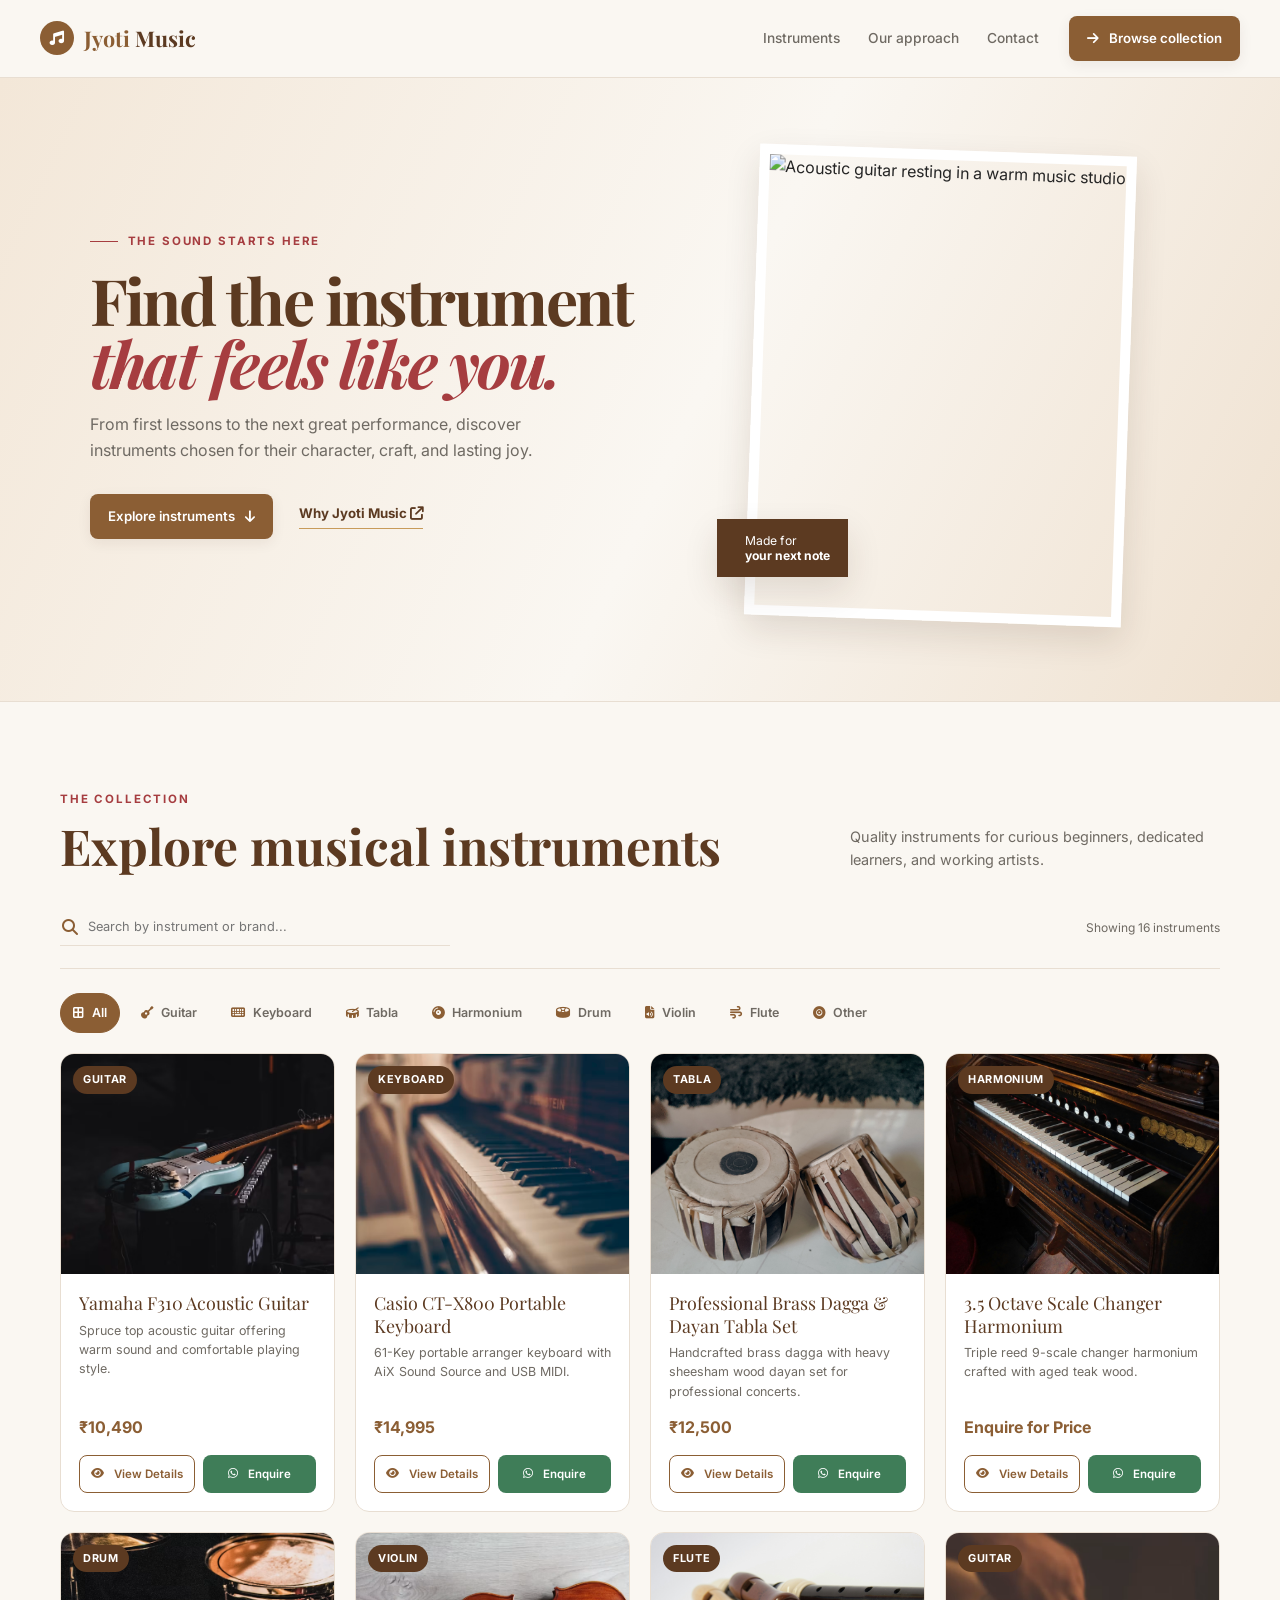
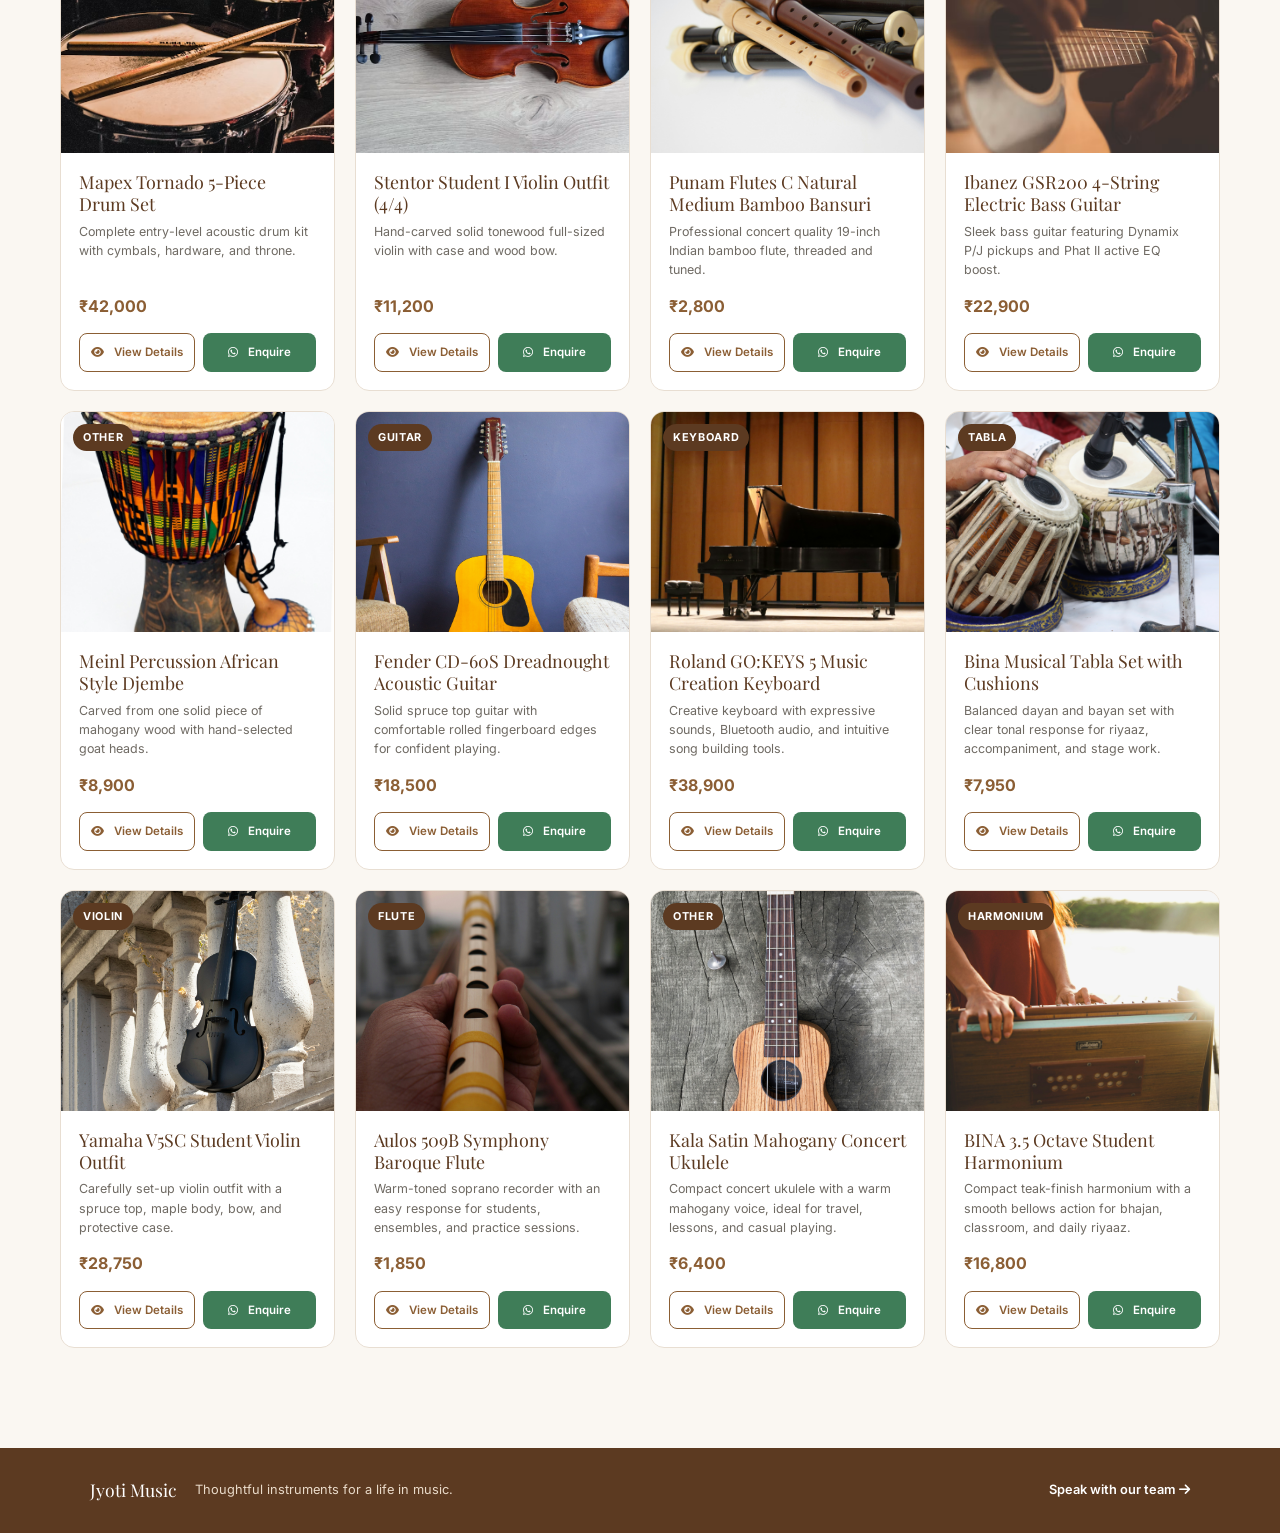
==== products.html @ 41167858 "Add product page code" ====
<!DOCTYPE html>
<html lang="en">
<head>
    <meta charset="UTF-8">
    <meta name="viewport" content="width=device-width, initial-scale=1.0">
    <title>Jyoti Music | Instruments</title>
    <meta name="description" content="Explore thoughtfully selected instruments at Jyoti Music.">
    <!-- Project typography and icons -->
    <link rel="preconnect" href="https://fonts.googleapis.com">
    <link rel="preconnect" href="https://fonts.gstatic.com" crossorigin>
    <link href="https://fonts.googleapis.com/css2?family=Inter:wght@400;500;600;700&family=Playfair+Display:wght@600;700&display=swap" rel="stylesheet">
    <link rel="stylesheet" href="https://cdnjs.cloudflare.com/ajax/libs/font-awesome/6.4.0/css/all.min.css">
    <link rel="stylesheet" href="products.css">
</head>
<body>

    <header class="site-header">
        <a class="logo" href="#top" aria-label="Jyoti Music instruments home">
            <span class="logo-mark"><i class="fa-solid fa-music"></i></span>
            <span><strong>Jyoti</strong> Music</span>
        </a>
        <nav class="site-nav" aria-label="Primary navigation">
            <a href="#catalog">Instruments</a>
            <a href="#about">Our approach</a>
            <a href="#contact">Contact</a>
        </nav>
        <a class="btn btn-primary header-cta" href="#catalog"><i class="fa-solid fa-arrow-right"></i> Browse collection</a>
    </header>

    <main id="top">
        <section class="catalog-hero" aria-labelledby="hero-title">
            <div class="hero-copy">
                <p class="eyebrow"><span></span> The sound starts here</p>
                <h1 id="hero-title">Find the instrument<br><em>that feels like you.</em></h1>
                <p class="hero-description">From first lessons to the next great performance, discover instruments chosen for their character, craft, and lasting joy.</p>
                <div class="hero-actions">
                    <a class="btn btn-primary" href="#catalog">Explore instruments <i class="fa-solid fa-arrow-down"></i></a>
                    <a class="text-link" href="#about">Why Jyoti Music <i class="fa-solid fa-arrow-up-right-from-square"></i></a>
                </div>
            </div>
            <div class="hero-visual" aria-label="Acoustic guitar in a warm music studio">
                <img src="https://images.unsplash.com/photo-1510915361894-db8b60106cb1?auto=format&fit=crop&w=1200&q=85" alt="Acoustic guitar resting in a warm music studio">
                <div class="hero-note"><i class="fa-solid fa-waveform-lines"></i><span>Made for<br><strong>your next note</strong></span></div>
            </div>
        </section>

        <div class="catalog-shell" id="catalog">
            <div class="catalog-heading">
                <div>
                    <p class="eyebrow">The collection</p>
                    <h2>Explore musical instruments</h2>
                </div>
                <p class="catalog-intro">Quality instruments for curious beginners, dedicated learners, and working artists.</p>
            </div>

            <div class="catalog-tools">
                <div class="search-wrap">
                    <label class="sr-only" for="productSearch">Search instruments</label>
                    <i class="fa-solid fa-magnifying-glass" aria-hidden="true"></i>
                    <input id="productSearch" type="search" placeholder="Search by instrument or brand..." autocomplete="off">
                </div>
                <p class="results-count" id="resultsCount" aria-live="polite">Showing 16 instruments</p>
            </div>
        
            <div id="listingView">
                <div class="categories-wrapper" aria-label="Filter instruments by category">
                    <div class="categories-grid">
                        <button class="category-chip active" type="button" onclick="filterCategory('All')">
                            <i class="fa-solid fa-border-all"></i>
                            <span>All</span>
                        </button>
                        <button class="category-chip" type="button" onclick="filterCategory('Guitar')">
                            <i class="fa-solid fa-guitar"></i>
                            <span>Guitar</span>
                        </button>
                        <button class="category-chip" type="button" onclick="filterCategory('Keyboard')">
                            <i class="fa-solid fa-keyboard"></i>
                            <span>Keyboard</span>
                        </button>
                        <button class="category-chip" type="button" onclick="filterCategory('Tabla')">
                            <i class="fa-solid fa-drum"></i>
                            <span>Tabla</span>
                        </button>
                        <button class="category-chip" type="button" onclick="filterCategory('Harmonium')">
                            <i class="fa-solid fa-compact-disc"></i>
                            <span>Harmonium</span>
                        </button>
                        <button class="category-chip" type="button" onclick="filterCategory('Drum')">
                            <i class="fa-solid fa-drum-steelpan"></i>
                            <span>Drum</span>
                        </button>
                        <button class="category-chip" type="button" onclick="filterCategory('Violin')">
                            <i class="fa-solid fa-file-audio"></i>
                            <span>Violin</span>
                        </button>
                        <button class="category-chip" type="button" onclick="filterCategory('Flute')">
                            <i class="fa-solid fa-wind"></i>
                            <span>Flute</span>
                        </button>
                        <button class="category-chip" type="button" onclick="filterCategory('Other')">
                            <i class="fa-solid fa-record-vinyl"></i>
                            <span>Other</span>
                        </button>
                    </div>
                </div>

                <div class="products-grid" id="productsGrid">
                </div>
            </div>
        </div>

        <div id="detailsView" class="product-details-view">
            <button class="back-btn" type="button" onclick="showListingView()">
                <i class="fa-solid fa-arrow-left"></i> Back to Listing
            </button>

            <div class="details-grid">
                <div>
                    <img id="detailImg" class="details-image" src="" alt="Product image">
                </div>

                <div class="details-content">
                    <span id="detailCategory" class="details-category">Category</span>
                    <h2 id="detailTitle">Product Title</h2>
                    <div id="detailPrice" class="details-price">₹0.00</div>
                    <p id="detailDesc" class="details-desc">Detailed description...</p>

                    <h4>Specifications / Features</h4> n
                    <table class="specs-table">
                        <tbody id="detailSpecs">
                            <!-- JS dynamic insertion -->
                        </tbody>
                    </table>

                    <div class="cta-group">
                        <a id="detailWhatsapp" href="#" target="_blank" class="btn btn-whatsapp">
                            <i class="fa-brands fa-whatsapp"></i> Enquire via WhatsApp
                        </a>
                        <a id="detailCall" href="tel:+919876543210" class="btn btn-primary">
                            <i class="fa-solid fa-phone"></i> Contact Store
                        </a>
                    </div>
                </div>
            </div>
        </div>
    </main>

    <footer class="site-footer" id="about">
        <div><span class="footer-brand">Jyoti Music</span><span>Thoughtful instruments for a life in music.</span></div>
        <a id="contact" href="tel:+919876543210">Speak with our team <i class="fa-solid fa-arrow-right"></i></a>
    </footer>

    <!-- Custom JS Script -->
    <script src="products.js"></script>
</body>
</html>
---- products.css ----
:root {
    --primary: #8B5E34;
    --primary-dark: #5C3A21;
    --secondary: #C89B5A;
    --accent: #A63D40;
    --background: #FAF7F2;
    --surface: #FFFFFF;
    --text: #252525;
    --text-muted: #6F6A63;
    --border: #E8DED2;
    --success: #3F7D58;
    --radius-sm: 8px;
    --radius-md: 14px;
    --radius-lg: 20px;
    --shadow-sm: 0 4px 14px rgba(54, 33, 17, .07);
    --shadow-md: 0 14px 34px rgba(54, 33, 17, .12);
    --container: 1200px;
}

* {
    box-sizing: border-box;
    margin: 0;
    padding: 0;
}

html { 
    scroll-behavior: smooth; 
}

body {
    background: var(--background);
    color: var(--text);
    font-family: 'Inter', sans-serif;
    line-height: 1.6;
}

button, input { 
    font: inherit; 
}

button { 
    cursor: pointer; 
}

a { 
    color: inherit; 
    text-decoration: none; 
}

.container { 
    width: min(var(--container), calc(100% - 40px)); 
    margin-inline: auto; 
}

.sr-only { 
    position: absolute; 
    width: 1px; 
    height: 1px; 
    padding: 0; 
    margin: -1px; 
    overflow: hidden; 
    clip: rect(0, 0, 0, 0); 
    white-space: nowrap; 
    border: 0; 
}

*:focus-visible { 
    outline: 3px solid rgba(200, 155, 90, .7); 
    outline-offset: 3px; 
}

/* Header */
header { 
    background: rgba(250, 247, 242, .95); 
    border-bottom: 1px solid var(--border); 
    position: sticky; 
    top: 0; 
    z-index: 5; 
    backdrop-filter: blur(14px); 
}

.site-header { 
    min-height: 78px; 
    padding: 0 40px; 
    display: flex; 
    align-items: center; 
    justify-content: space-between; 
    gap: 30px; 
}

.logo { 
    display: flex; 
    align-items: center; 
    gap: 10px; 
    color: var(--primary-dark); 
    font-family: 'Playfair Display', serif; 
    font-size: 1.35rem; 
    font-weight: 700; 
}

.logo strong { 
    color: var(--primary); 
}

.logo-mark { 
    display: grid; 
    place-items: center; 
    width: 34px; 
    height: 34px; 
    background: var(--primary); 
    color: white; 
    border-radius: 50%; 
    font-size: .9rem; 
}

.site-nav { 
    display: flex; 
    align-items: center; 
    gap: 28px; 
    margin-left: auto; 
}

.site-nav a:not(.btn) { 
    color: var(--text-muted); 
    font-size: .86rem; 
    font-weight: 500; 
    transition: color .2s ease; 
}

.site-nav a:not(.btn):hover { 
    color: var(--primary-dark); 
}

/* Buttons */
.btn { 
    display: inline-flex; 
    align-items: center; 
    justify-content: center; 
    gap: 10px; 
    padding: 12px 18px; 
    border: 0; 
    border-radius: var(--radius-sm); 
    font-size: .83rem; 
    font-weight: 600; 
    transition: transform .2s ease, background .2s ease, box-shadow .2s ease; 
}

.btn-primary { 
    background: var(--primary); 
    color: white; 
    box-shadow: var(--shadow-sm); 
}

.btn-primary:hover { 
    background: var(--primary-dark); 
    transform: translateY(-2px); 
    box-shadow: var(--shadow-md); 
}

.btn-outline { 
    background: transparent; 
    border: 1px solid var(--primary); 
    color: var(--primary); 
}

.btn-outline:hover { 
    background: var(--primary); 
    color: white; 
}

.btn-whatsapp { 
    background: var(--success); 
    color: white; 
}

.btn-whatsapp:hover { 
    background: #316344; 
    transform: translateY(-2px); 
}

/* Hero Section */
.catalog-hero { 
    overflow: hidden; 
    border-bottom: 1px solid var(--border); 
    background: linear-gradient(115deg, #f3e7d8 0%, var(--background) 54%, #efe1d0 100%); 
    min-height: 560px; 
    padding: 72px 7vw 80px; 
    display: grid; 
    grid-template-columns: 1.05fr .95fr; 
    align-items: center; 
    gap: 50px; 
}

.hero-copy { 
    max-width: 650px; 
}

.eyebrow { 
    color: var(--accent); 
    font-size: .72rem; 
    font-weight: 700; 
    letter-spacing: .16em; 
    text-transform: uppercase; 
    display: flex; 
    align-items: center; 
    gap: 10px; 
}

.eyebrow span { 
    display: inline-block; 
    width: 28px; 
    height: 1px; 
    background: var(--accent); 
}

.hero-copy h1 { 
    margin: 18px 0; 
    color: var(--primary-dark); 
    font-family: 'Playfair Display', serif; 
    font-size: clamp(3.1rem, 5vw, 5rem); 
    line-height: .98; 
    letter-spacing: -.04em; 
}

.hero-copy h1 em { 
    color: var(--accent); 
    font-style: italic; 
}

.hero-description { 
    max-width: 490px; 
    color: var(--text-muted); 
    font-size: 1rem; 
}

.hero-actions { 
    display: flex; 
    align-items: center; 
    gap: 26px; 
    margin-top: 30px; 
}

.text-link { 
    color: var(--primary-dark); 
    font-size: .83rem; 
    font-weight: 700; 
    border-bottom: 1px solid var(--secondary); 
    padding-bottom: 4px; 
    transition: color .2s ease; 
}

.text-link:hover { 
    color: var(--accent); 
}

.hero-visual { 
    position: relative; 
    max-width: 490px; 
    justify-self: center; 
}

.hero-visual > img { 
    display: block; 
    width: min(100%, 440px); 
    aspect-ratio: 4 / 5; 
    object-fit: cover; 
    border: 10px solid var(--surface); 
    box-shadow: var(--shadow-md); 
    transform: rotate(2deg); 
}

.hero-note { 
    position: absolute; 
    left: -35px; 
    bottom: 44px; 
    display: flex; 
    align-items: center; 
    gap: 10px; 
    padding: 14px 18px; 
    background: var(--primary-dark); 
    color: white; 
    box-shadow: var(--shadow-md); 
    font-size: .76rem; 
    line-height: 1.25; 
}

.hero-note i { 
    color: var(--secondary); 
}

/* Catalog Grid & Filters */
.catalog-shell { 
    max-width: var(--container); 
    margin: 0 auto; 
    padding: 88px 20px 100px; 
}

.catalog-heading { 
    display: flex; 
    align-items: end; 
    justify-content: space-between; 
    gap: 40px; 
    margin-bottom: 38px; 
}

.catalog-heading h2 { 
    margin-top: 10px; 
    color: var(--primary-dark); 
    font-family: 'Playfair Display', serif; 
    font-size: clamp(2.1rem, 4vw, 3.1rem); 
    line-height: 1.05; 
}

.catalog-intro { 
    max-width: 370px; 
    color: var(--text-muted); 
    font-size: .9rem; 
}

.catalog-tools { 
    display: flex; 
    align-items: center; 
    justify-content: space-between; 
    gap: 20px; 
    padding-bottom: 22px; 
    border-bottom: 1px solid var(--border); 
}

.search-wrap { 
    display: flex; 
    align-items: center; 
    gap: 10px; 
    width: min(390px, 100%); 
    border-bottom: 1px solid var(--border); 
    color: var(--primary); 
    padding: 8px 2px; 
}

.search-wrap input { 
    width: 100%; 
    border: 0; 
    outline: 0; 
    background: transparent; 
    color: var(--text); 
    font-size: .8rem; 
}

.results-count { 
    color: var(--text-muted); 
    font-size: .75rem; 
}

.categories-wrapper { 
    margin: 24px 0 20px; 
}

.categories-grid { 
    display: flex; 
    flex-wrap: wrap; 
    gap: 8px; 
}

.category-chip { 
    display: inline-flex; 
    align-items: center; 
    gap: 8px; 
    background: transparent; 
    border: 1px solid transparent; 
    color: var(--text-muted); 
    padding: 9px 12px; 
    border-radius: 30px; 
    font-size: .78rem; 
    font-weight: 600; 
    transition: all .2s ease; 
}

.category-chip i { 
    color: var(--primary); 
}

.category-chip:hover, .category-chip.active { 
    background: var(--primary); 
    color: white; 
    border-color: var(--primary); 
}

.category-chip:hover i, .category-chip.active i { 
    color: white; 
}

/* Product Cards */
.products-grid { 
    display: grid; 
    grid-template-columns: repeat(auto-fill, minmax(250px, 1fr)); 
    gap: 20px; 
}

.product-card { 
    display: flex; 
    flex-direction: column; 
    overflow: hidden; 
    background: var(--surface); 
    border: 1px solid var(--border); 
    border-radius: var(--radius-md); 
    transition: transform .25s ease, box-shadow .25s ease; 
    animation: cardIn .45s ease both; 
}

.product-card:hover { 
    transform: translateY(-5px); 
    box-shadow: var(--shadow-md); 
}

.product-img-container { 
    position: relative; 
    width: 100%; 
    height: 220px; 
    overflow: hidden; 
    background: #efe7dd; 
}

.product-img { 
    width: 100%; 
    height: 100%; 
    object-fit: cover; 
    transition: transform .45s ease; 
}

.product-card:hover .product-img { 
    transform: scale(1.04); 
}

.badge-category { 
    position: absolute; 
    top: 12px; 
    left: 12px; 
    padding: 5px 10px; 
    border-radius: 30px; 
    background: var(--primary-dark); 
    color: white; 
    font-size: .68rem; 
    font-weight: 700; 
    letter-spacing: .06em; 
    text-transform: uppercase; 
}

.product-info { 
    display: flex; 
    flex-direction: column; 
    flex-grow: 1; 
    padding: 18px; 
}

.product-title { 
    margin-bottom: 6px; 
    color: var(--primary-dark); 
    font-family: 'Playfair Display', serif; 
    font-size: 1.12rem; 
    line-height: 1.25; 
}

.product-desc { 
    flex-grow: 1; 
    margin-bottom: 14px; 
    color: var(--text-muted); 
    font-size: .78rem; 
    line-height: 1.55; 
}

.product-price { 
    margin-bottom: 14px; 
    color: var(--primary); 
    font-size: 1rem; 
    font-weight: 700; 
}

.card-actions { 
    display: flex; 
    gap: 8px; 
}

.card-actions .btn { 
    flex: 1; 
    padding: 9px 5px; 
    font-size: .72rem; 
}

.empty-state { 
    grid-column: 1 / -1; 
    padding: 50px 0; 
    color: var(--text-muted); 
    text-align: center; 
}

/* Product Details View */
.product-details-view { 
    display: none; 
    max-width: var(--container); 
    margin: 60px auto; 
    padding: 30px 20px 90px; 
    background: var(--surface);
    border: 1px solid var(--border);
    border-radius: var(--radius-lg);
    box-shadow: var(--shadow-sm);
}

.back-btn { 
    display: inline-flex; 
    align-items: center; 
    gap: 8px; 
    margin-bottom: 30px; 
    border: 0; 
    background: none; 
    color: var(--text-muted); 
    font-size: .85rem; 
    font-weight: 600; 
}

.back-btn:hover { 
    color: var(--primary); 
}

.details-grid { 
    display: grid; 
    grid-template-columns: 1fr 1fr; 
    gap: 55px; 
}

.details-image { 
    width: 100%; 
    max-height: 530px; 
    object-fit: cover; 
    border: 10px solid var(--surface); 
    box-shadow: var(--shadow-md); 
}

.details-content h2 { 
    margin: 12px 0 10px; 
    color: var(--primary-dark); 
    font-family: 'Playfair Display', serif; 
    font-size: clamp(2rem, 4vw, 3rem); 
    line-height: 1.05; 
}

.details-category { 
    display: inline-block; 
    padding: 5px 12px; 
    border-radius: 30px; 
    background: #f2e9dc; 
    color: var(--accent); 
    font-size: .72rem; 
    font-weight: 700; 
    letter-spacing: .08em; 
    text-transform: uppercase; 
}

.details-price { 
    margin-bottom: 15px; 
    color: var(--primary); 
    font-size: 1.5rem; 
    font-weight: 700; 
}

.details-desc { 
    margin-bottom: 24px; 
    color: var(--text-muted); 
}

.details-content h4 { 
    margin-bottom: 10px; 
    color: var(--primary-dark); 
    font-size: .85rem; 
    text-transform: uppercase; 
    letter-spacing: .08em; 
}

.specs-table { 
    width: 100%; 
    margin-bottom: 28px; 
    border-collapse: collapse; 
}

.specs-table th, .specs-table td { 
    padding: 10px; 
    border-bottom: 1px solid var(--border); 
    text-align: left; 
    font-size: .8rem; 
}

.specs-table th { 
    width: 35%; 
    background: #f6f0e8; 
    color: var(--primary-dark); 
}

.cta-group { 
    display: flex; 
    flex-wrap: wrap; 
    gap: 12px; 
}

.cta-group .btn { 
    padding: 12px 20px; 
}

/* Footer */
.site-footer { 
    display: flex; 
    justify-content: space-between; 
    align-items: center; 
    gap: 20px; 
    padding: 28px max(20px, 7vw); 
    background: var(--primary-dark); 
    color: #eadbca; 
    font-size: .8rem; 
}

.site-footer > div { 
    display: flex; 
    align-items: center; 
    gap: 18px; 
}

.footer-brand { 
    color: white; 
    font-family: 'Playfair Display', serif; 
    font-size: 1.1rem; 
}

.site-footer a { 
    color: white; 
    font-weight: 600; 
}

@keyframes cardIn { 
    from { opacity: 0; transform: translateY(12px); } 
    to { opacity: 1; transform: translateY(0); } 
}

/* Mobile Responsive */
@media (max-width: 768px) {
    .site-header { min-height: 68px; padding: 0 16px; }
    .site-nav { display: none; }
    .header-cta { padding: 10px 12px; font-size: .72rem; }
    .catalog-hero { min-height: auto; grid-template-columns: 1fr; gap: 38px; padding: 56px 20px 76px; }
    .hero-copy h1 { font-size: clamp(3rem, 15vw, 4.3rem); }
    .hero-visual { width: min(88%, 400px); }
    .hero-note { left: -10px; }
    .catalog-shell { padding: 64px 16px; }
    .catalog-heading { display: block; margin-bottom: 28px; }
    .catalog-intro { margin-top: 18px; }
    .catalog-tools { align-items: stretch; flex-direction: column; }
    .categories-grid { flex-wrap: nowrap; overflow-x: auto; padding-bottom: 4px; }
    .category-chip { flex: 0 0 auto; }
    .products-grid { grid-template-columns: repeat(auto-fill, minmax(235px, 1fr)); }
    .details-grid { grid-template-columns: 1fr; gap: 30px; }
    .product-details-view { margin: 35px auto; padding: 20px 16px 70px; }
    .cta-group { flex-direction: column; }
    .cta-group .btn { width: 100%; }
    .site-footer { align-items: flex-start; flex-direction: column; padding: 26px 20px; }
    .site-footer > div { align-items: flex-start; flex-direction: column; gap: 4px; }
}
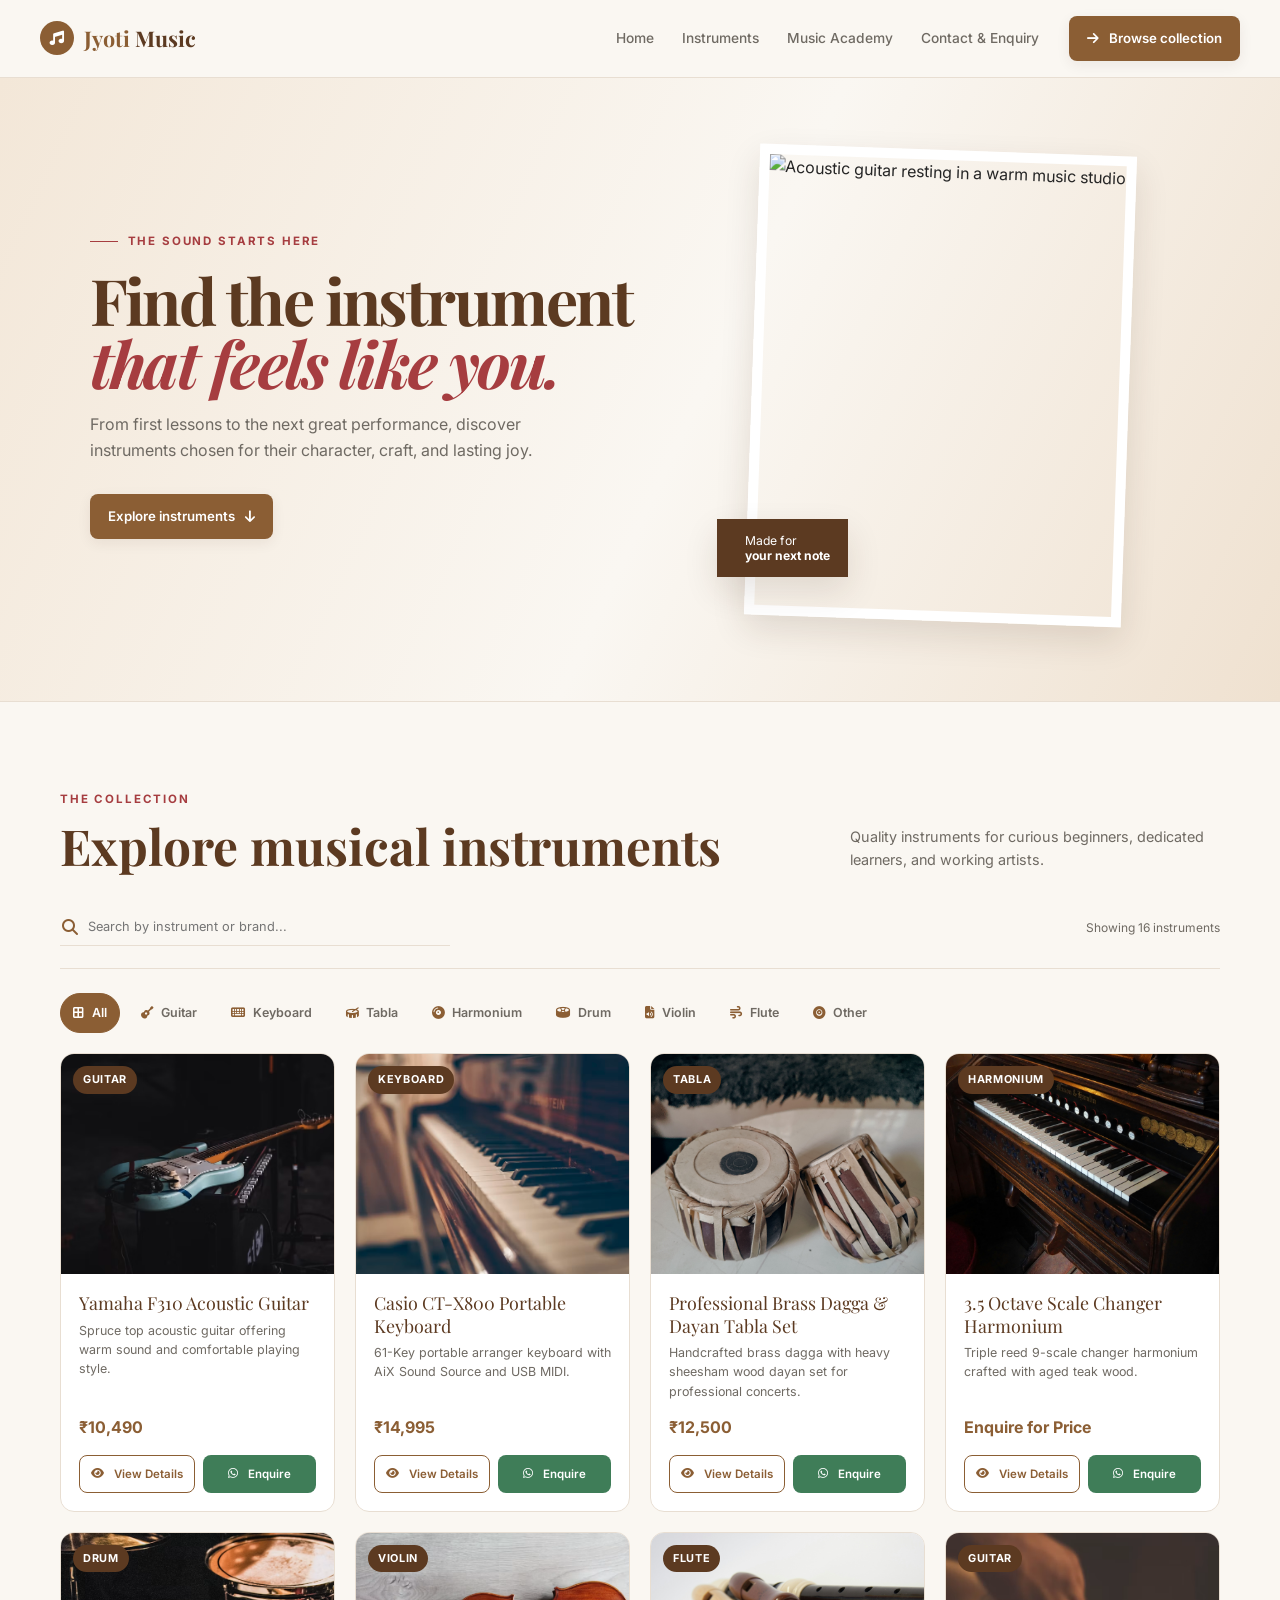
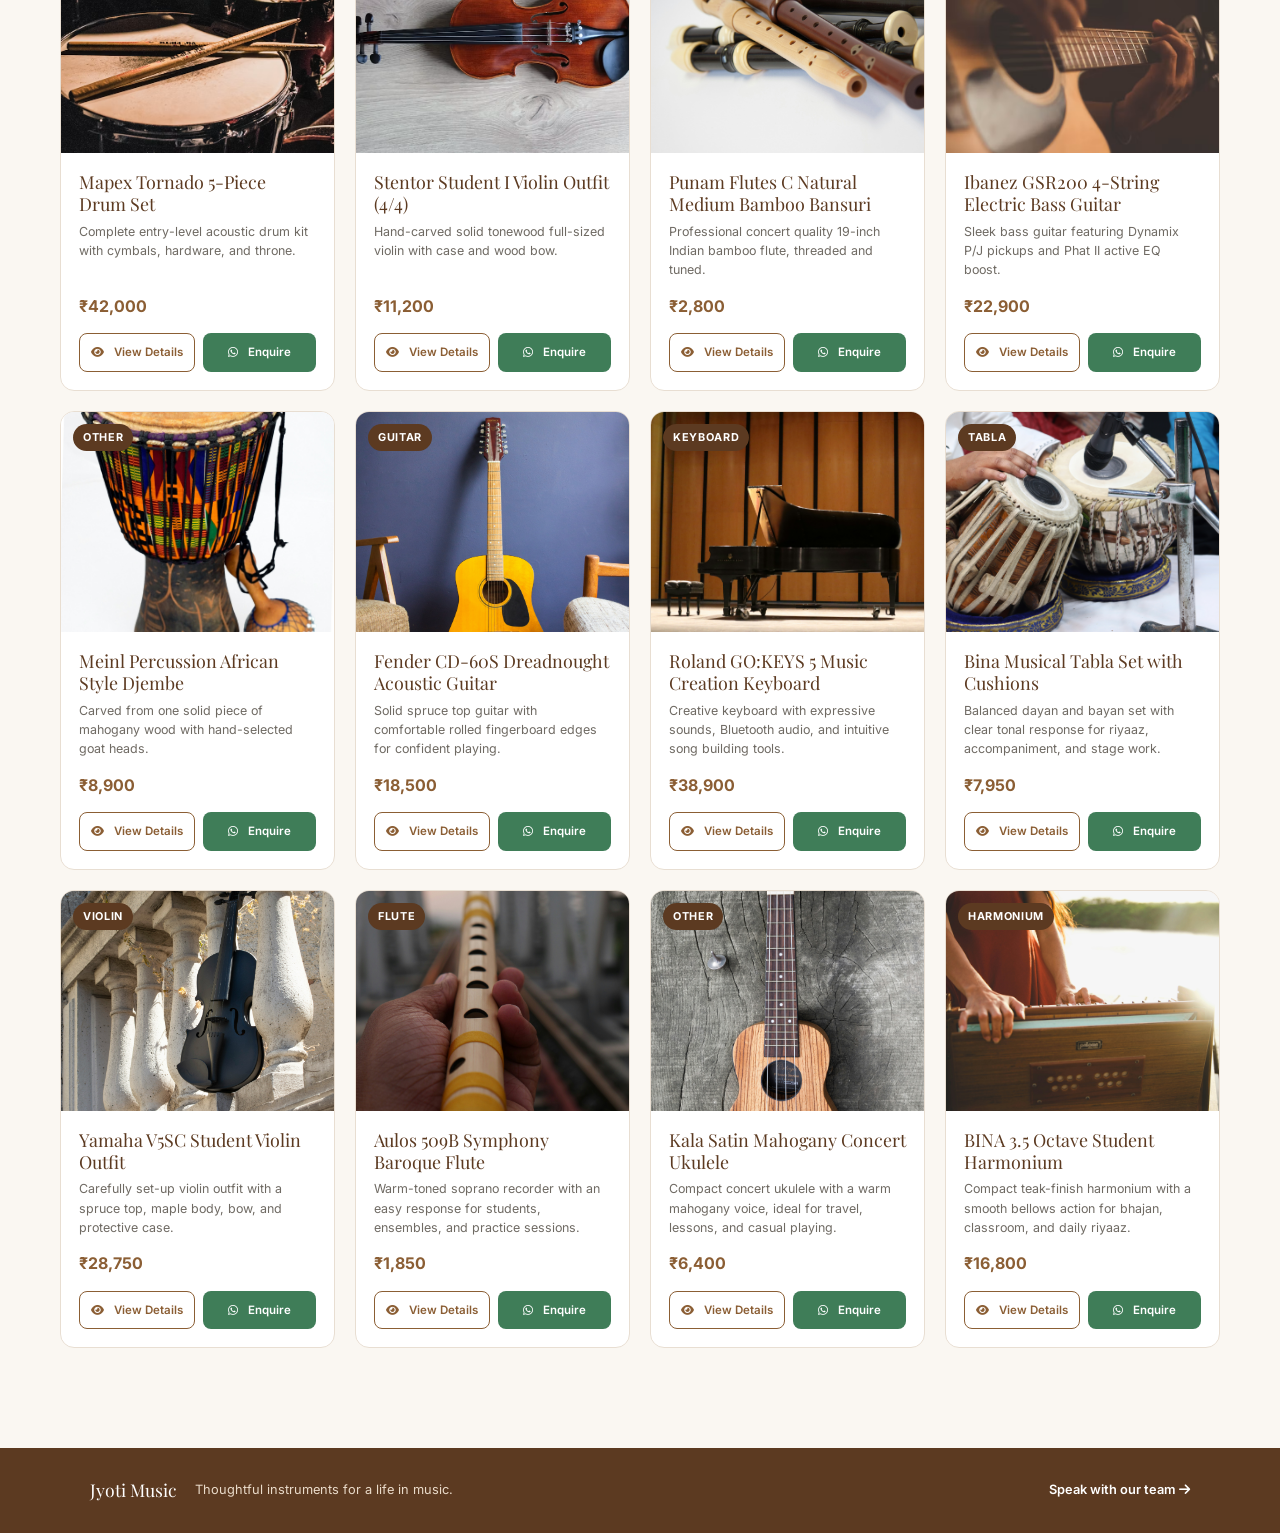
==== commit a6b4a6c6: "All pages Intergrated Together" ====
--- a/products.html
+++ b/products.html
@@ -1,156 +1,256 @@
-<!DOCTYPE html>
+<!doctype html>
 <html lang="en">
-<head>
-    <meta charset="UTF-8">
-    <meta name="viewport" content="width=device-width, initial-scale=1.0">
+  <head>
+    <meta charset="UTF-8" />
+    <meta name="viewport" content="width=device-width, initial-scale=1.0" />
     <title>Jyoti Music | Instruments</title>
-    <meta name="description" content="Explore thoughtfully selected instruments at Jyoti Music.">
+    <meta
+      name="description"
+      content="Explore thoughtfully selected instruments at Jyoti Music."
+    />
     <!-- Project typography and icons -->
-    <link rel="preconnect" href="https://fonts.googleapis.com">
-    <link rel="preconnect" href="https://fonts.gstatic.com" crossorigin>
-    <link href="https://fonts.googleapis.com/css2?family=Inter:wght@400;500;600;700&family=Playfair+Display:wght@600;700&display=swap" rel="stylesheet">
-    <link rel="stylesheet" href="https://cdnjs.cloudflare.com/ajax/libs/font-awesome/6.4.0/css/all.min.css">
-    <link rel="stylesheet" href="products.css">
-</head>
-<body>
-
+    <link rel="preconnect" href="https://fonts.googleapis.com" />
+    <link rel="preconnect" href="https://fonts.gstatic.com" crossorigin />
+    <link
+      href="https://fonts.googleapis.com/css2?family=Inter:wght@400;500;600;700&family=Playfair+Display:wght@600;700&display=swap"
+      rel="stylesheet"
+    />
+    <link
+      rel="stylesheet"
+      href="https://cdnjs.cloudflare.com/ajax/libs/font-awesome/6.4.0/css/all.min.css"
+    />
+    <link rel="stylesheet" href="products.css" />
+  </head>
+  <body>
     <header class="site-header">
-        <a class="logo" href="#top" aria-label="Jyoti Music instruments home">
-            <span class="logo-mark"><i class="fa-solid fa-music"></i></span>
-            <span><strong>Jyoti</strong> Music</span>
-        </a>
-        <nav class="site-nav" aria-label="Primary navigation">
-            <a href="#catalog">Instruments</a>
-            <a href="#about">Our approach</a>
-            <a href="#contact">Contact</a>
-        </nav>
-        <a class="btn btn-primary header-cta" href="#catalog"><i class="fa-solid fa-arrow-right"></i> Browse collection</a>
+      <a class="logo" href="#top" aria-label="Jyoti Music instruments home">
+        <span class="logo-mark"><i class="fa-solid fa-music"></i></span>
+        <span><strong>Jyoti</strong> Music</span>
+      </a>
+      <nav class="site-nav" aria-label="Primary navigation">
+        <a href="../homepage/index.html">Home</a>
+        <a href="#catalog">Instruments</a>
+        <a href="../modules/music-academy/music-academy.html">Music Academy</a>
+        <a href="../Contact-Inquire/contact.html">Contact & Enquiry</a>
+      </nav>
+      <a class="btn btn-primary header-cta" href="#catalog"
+        ><i class="fa-solid fa-arrow-right"></i> Browse collection</a
+      >
     </header>
 
     <main id="top">
-        <section class="catalog-hero" aria-labelledby="hero-title">
-            <div class="hero-copy">
-                <p class="eyebrow"><span></span> The sound starts here</p>
-                <h1 id="hero-title">Find the instrument<br><em>that feels like you.</em></h1>
-                <p class="hero-description">From first lessons to the next great performance, discover instruments chosen for their character, craft, and lasting joy.</p>
-                <div class="hero-actions">
-                    <a class="btn btn-primary" href="#catalog">Explore instruments <i class="fa-solid fa-arrow-down"></i></a>
-                    <a class="text-link" href="#about">Why Jyoti Music <i class="fa-solid fa-arrow-up-right-from-square"></i></a>
-                </div>
+      <section class="catalog-hero" aria-labelledby="hero-title">
+        <div class="hero-copy">
+          <p class="eyebrow"><span></span> The sound starts here</p>
+          <h1 id="hero-title">
+            Find the instrument<br /><em>that feels like you.</em>
+          </h1>
+          <p class="hero-description">
+            From first lessons to the next great performance, discover
+            instruments chosen for their character, craft, and lasting joy.
+          </p>
+          <div class="hero-actions">
+            <a class="btn btn-primary" href="#catalog"
+              >Explore instruments <i class="fa-solid fa-arrow-down"></i
+            ></a>
+            <!-- <a class="text-link" href="#about"
+              >Why Jyoti Music
+              <i class="fa-solid fa-arrow-up-right-from-square"></i
+            ></a> -->
+          </div>
+        </div>
+        <div
+          class="hero-visual"
+          aria-label="Acoustic guitar in a warm music studio"
+        >
+          <img
+            src="https://images.unsplash.com/photo-1510915361894-db8b60106cb1?auto=format&fit=crop&w=1200&q=85"
+            alt="Acoustic guitar resting in a warm music studio"
+          />
+          <div class="hero-note">
+            <i class="fa-solid fa-waveform-lines"></i
+            ><span>Made for<br /><strong>your next note</strong></span>
+          </div>
+        </div>
+      </section>
+
+      <div class="catalog-shell" id="catalog">
+        <div class="catalog-heading">
+          <div>
+            <p class="eyebrow">The collection</p>
+            <h2>Explore musical instruments</h2>
+          </div>
+          <p class="catalog-intro">
+            Quality instruments for curious beginners, dedicated learners, and
+            working artists.
+          </p>
+        </div>
+
+        <div class="catalog-tools">
+          <div class="search-wrap">
+            <label class="sr-only" for="productSearch"
+              >Search instruments</label
+            >
+            <i class="fa-solid fa-magnifying-glass" aria-hidden="true"></i>
+            <input
+              id="productSearch"
+              type="search"
+              placeholder="Search by instrument or brand..."
+              autocomplete="off"
+            />
+          </div>
+          <p class="results-count" id="resultsCount" aria-live="polite">
+            Showing 16 instruments
+          </p>
+        </div>
+
+        <div id="listingView">
+          <div
+            class="categories-wrapper"
+            aria-label="Filter instruments by category"
+          >
+            <div class="categories-grid">
+              <button
+                class="category-chip active"
+                type="button"
+                onclick="filterCategory('All')"
+              >
+                <i class="fa-solid fa-border-all"></i>
+                <span>All</span>
+              </button>
+              <button
+                class="category-chip"
+                type="button"
+                onclick="filterCategory('Guitar')"
+              >
+                <i class="fa-solid fa-guitar"></i>
+                <span>Guitar</span>
+              </button>
+              <button
+                class="category-chip"
+                type="button"
+                onclick="filterCategory('Keyboard')"
+              >
+                <i class="fa-solid fa-keyboard"></i>
+                <span>Keyboard</span>
+              </button>
+              <button
+                class="category-chip"
+                type="button"
+                onclick="filterCategory('Tabla')"
+              >
+                <i class="fa-solid fa-drum"></i>
+                <span>Tabla</span>
+              </button>
+              <button
+                class="category-chip"
+                type="button"
+                onclick="filterCategory('Harmonium')"
+              >
+                <i class="fa-solid fa-compact-disc"></i>
+                <span>Harmonium</span>
+              </button>
+              <button
+                class="category-chip"
+                type="button"
+                onclick="filterCategory('Drum')"
+              >
+                <i class="fa-solid fa-drum-steelpan"></i>
+                <span>Drum</span>
+              </button>
+              <button
+                class="category-chip"
+                type="button"
+                onclick="filterCategory('Violin')"
+              >
+                <i class="fa-solid fa-file-audio"></i>
+                <span>Violin</span>
+              </button>
+              <button
+                class="category-chip"
+                type="button"
+                onclick="filterCategory('Flute')"
+              >
+                <i class="fa-solid fa-wind"></i>
+                <span>Flute</span>
+              </button>
+              <button
+                class="category-chip"
+                type="button"
+                onclick="filterCategory('Other')"
+              >
+                <i class="fa-solid fa-record-vinyl"></i>
+                <span>Other</span>
+              </button>
             </div>
-            <div class="hero-visual" aria-label="Acoustic guitar in a warm music studio">
-                <img src="https://images.unsplash.com/photo-1510915361894-db8b60106cb1?auto=format&fit=crop&w=1200&q=85" alt="Acoustic guitar resting in a warm music studio">
-                <div class="hero-note"><i class="fa-solid fa-waveform-lines"></i><span>Made for<br><strong>your next note</strong></span></div>
+          </div>
+
+          <div class="products-grid" id="productsGrid"></div>
+        </div>
+      </div>
+
+      <div id="detailsView" class="product-details-view">
+        <button class="back-btn" type="button" onclick="showListingView()">
+          <i class="fa-solid fa-arrow-left"></i> Back to Listing
+        </button>
+
+        <div class="details-grid">
+          <div>
+            <img
+              id="detailImg"
+              class="details-image"
+              src=""
+              alt="Product image"
+            />
+          </div>
+
+          <div class="details-content">
+            <span id="detailCategory" class="details-category">Category</span>
+            <h2 id="detailTitle">Product Title</h2>
+            <div id="detailPrice" class="details-price">₹0.00</div>
+            <p id="detailDesc" class="details-desc">Detailed description...</p>
+
+            <h4>Specifications / Features</h4>
+            n
+            <table class="specs-table">
+              <tbody id="detailSpecs">
+                <!-- JS dynamic insertion -->
+              </tbody>
+            </table>
+
+            <div class="cta-group">
+              <a
+                id="detailWhatsapp"
+                href="#"
+                target="_blank"
+                class="btn btn-whatsapp"
+              >
+                <i class="fa-brands fa-whatsapp"></i> Enquire via WhatsApp
+              </a>
+              <a
+                id="detailCall"
+                href="tel:+919876543210"
+                class="btn btn-primary"
+              >
+                <i class="fa-solid fa-phone"></i> Contact Store
+              </a>
             </div>
-        </section>
-
-        <div class="catalog-shell" id="catalog">
-            <div class="catalog-heading">
-                <div>
-                    <p class="eyebrow">The collection</p>
-                    <h2>Explore musical instruments</h2>
-                </div>
-                <p class="catalog-intro">Quality instruments for curious beginners, dedicated learners, and working artists.</p>
-            </div>
-
-            <div class="catalog-tools">
-                <div class="search-wrap">
-                    <label class="sr-only" for="productSearch">Search instruments</label>
-                    <i class="fa-solid fa-magnifying-glass" aria-hidden="true"></i>
-                    <input id="productSearch" type="search" placeholder="Search by instrument or brand..." autocomplete="off">
-                </div>
-                <p class="results-count" id="resultsCount" aria-live="polite">Showing 16 instruments</p>
-            </div>
-        
-            <div id="listingView">
-                <div class="categories-wrapper" aria-label="Filter instruments by category">
-                    <div class="categories-grid">
-                        <button class="category-chip active" type="button" onclick="filterCategory('All')">
-                            <i class="fa-solid fa-border-all"></i>
-                            <span>All</span>
-                        </button>
-                        <button class="category-chip" type="button" onclick="filterCategory('Guitar')">
-                            <i class="fa-solid fa-guitar"></i>
-                            <span>Guitar</span>
-                        </button>
-                        <button class="category-chip" type="button" onclick="filterCategory('Keyboard')">
-                            <i class="fa-solid fa-keyboard"></i>
-                            <span>Keyboard</span>
-                        </button>
-                        <button class="category-chip" type="button" onclick="filterCategory('Tabla')">
-                            <i class="fa-solid fa-drum"></i>
-                            <span>Tabla</span>
-                        </button>
-                        <button class="category-chip" type="button" onclick="filterCategory('Harmonium')">
-                            <i class="fa-solid fa-compact-disc"></i>
-                            <span>Harmonium</span>
-                        </button>
-                        <button class="category-chip" type="button" onclick="filterCategory('Drum')">
-                            <i class="fa-solid fa-drum-steelpan"></i>
-                            <span>Drum</span>
-                        </button>
-                        <button class="category-chip" type="button" onclick="filterCategory('Violin')">
-                            <i class="fa-solid fa-file-audio"></i>
-                            <span>Violin</span>
-                        </button>
-                        <button class="category-chip" type="button" onclick="filterCategory('Flute')">
-                            <i class="fa-solid fa-wind"></i>
-                            <span>Flute</span>
-                        </button>
-                        <button class="category-chip" type="button" onclick="filterCategory('Other')">
-                            <i class="fa-solid fa-record-vinyl"></i>
-                            <span>Other</span>
-                        </button>
-                    </div>
-                </div>
-
-                <div class="products-grid" id="productsGrid">
-                </div>
-            </div>
-        </div>
-
-        <div id="detailsView" class="product-details-view">
-            <button class="back-btn" type="button" onclick="showListingView()">
-                <i class="fa-solid fa-arrow-left"></i> Back to Listing
-            </button>
-
-            <div class="details-grid">
-                <div>
-                    <img id="detailImg" class="details-image" src="" alt="Product image">
-                </div>
-
-                <div class="details-content">
-                    <span id="detailCategory" class="details-category">Category</span>
-                    <h2 id="detailTitle">Product Title</h2>
-                    <div id="detailPrice" class="details-price">₹0.00</div>
-                    <p id="detailDesc" class="details-desc">Detailed description...</p>
-
-                    <h4>Specifications / Features</h4> n
-                    <table class="specs-table">
-                        <tbody id="detailSpecs">
-                            <!-- JS dynamic insertion -->
-                        </tbody>
-                    </table>
-
-                    <div class="cta-group">
-                        <a id="detailWhatsapp" href="#" target="_blank" class="btn btn-whatsapp">
-                            <i class="fa-brands fa-whatsapp"></i> Enquire via WhatsApp
-                        </a>
-                        <a id="detailCall" href="tel:+919876543210" class="btn btn-primary">
-                            <i class="fa-solid fa-phone"></i> Contact Store
-                        </a>
-                    </div>
-                </div>
-            </div>
-        </div>
+          </div>
+        </div>
+      </div>
     </main>
 
     <footer class="site-footer" id="about">
-        <div><span class="footer-brand">Jyoti Music</span><span>Thoughtful instruments for a life in music.</span></div>
-        <a id="contact" href="tel:+919876543210">Speak with our team <i class="fa-solid fa-arrow-right"></i></a>
+      <div>
+        <span class="footer-brand">Jyoti Music</span
+        ><span>Thoughtful instruments for a life in music.</span>
+      </div>
+      <a id="contact" href="tel:+919876543210"
+        >Speak with our team <i class="fa-solid fa-arrow-right"></i
+      ></a>
     </footer>
 
     <!-- Custom JS Script -->
     <script src="products.js"></script>
-</body>
-</html>+  </body>
+</html>
